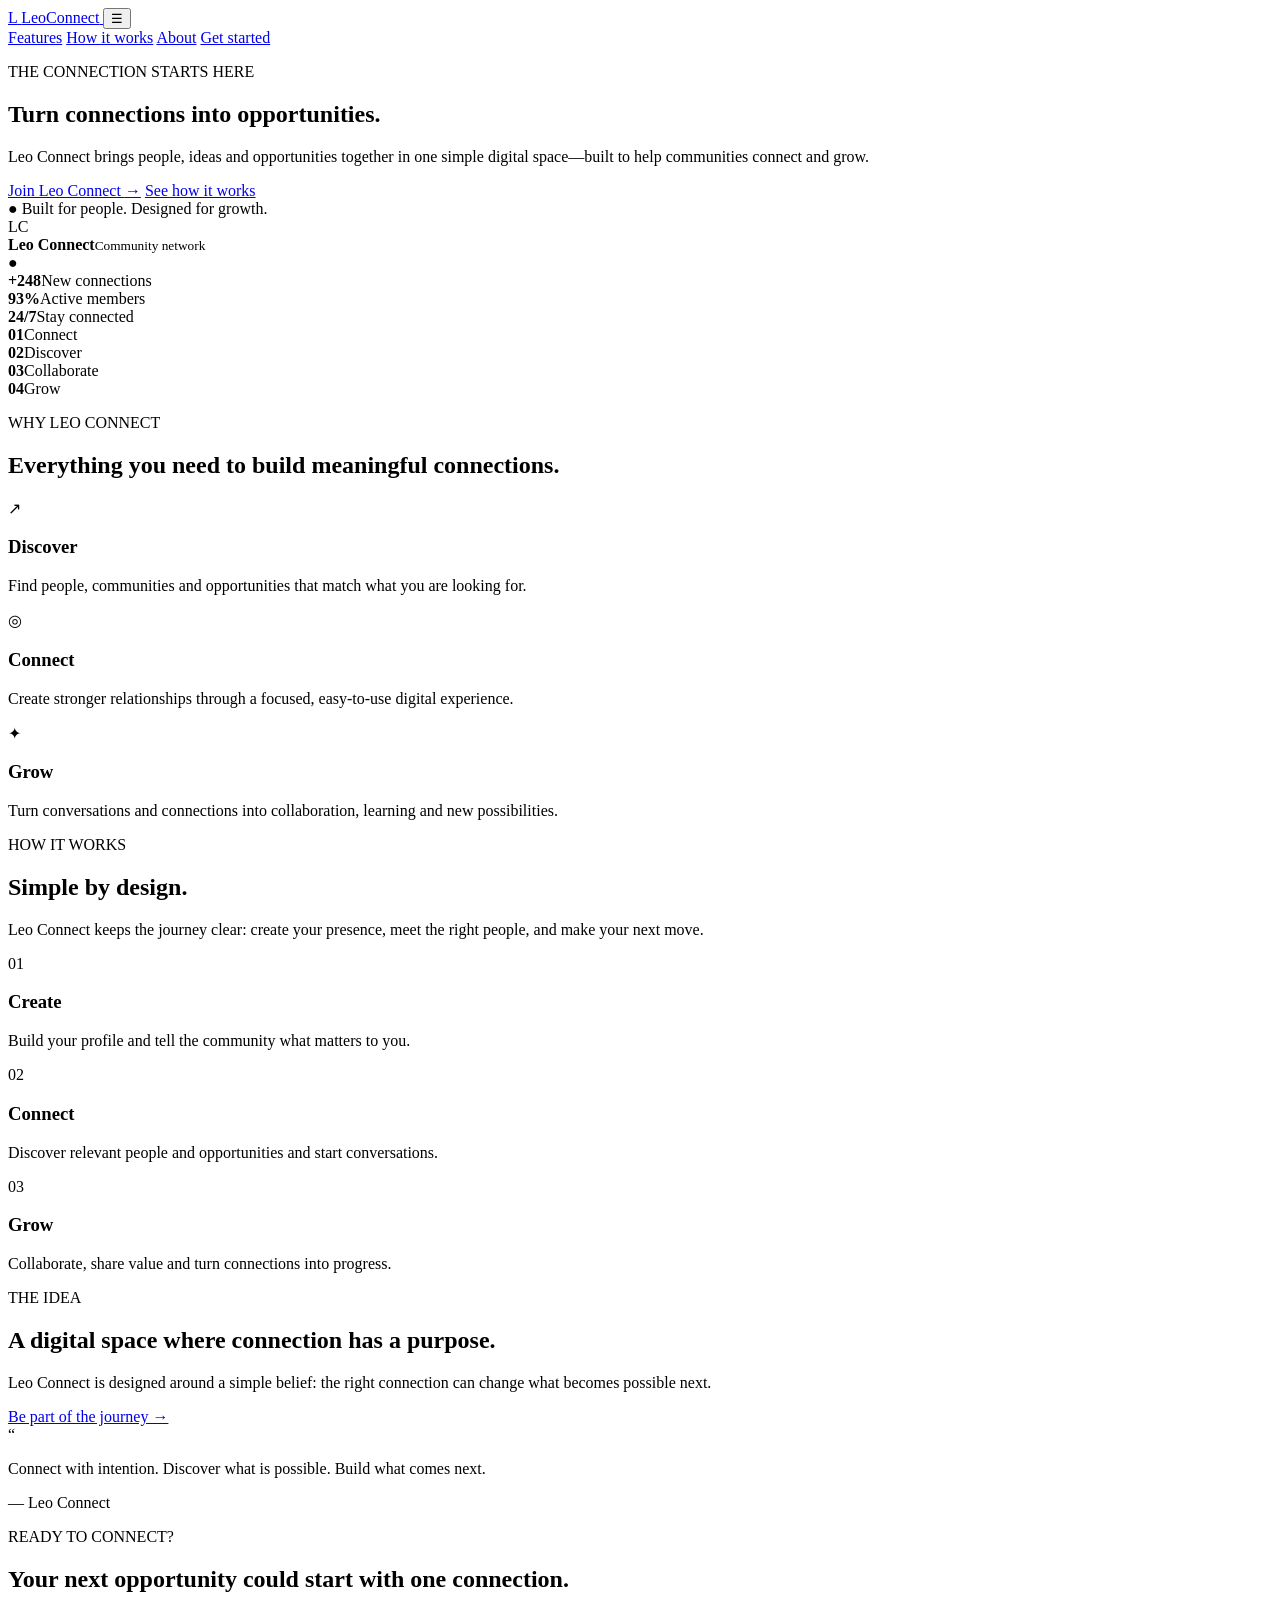
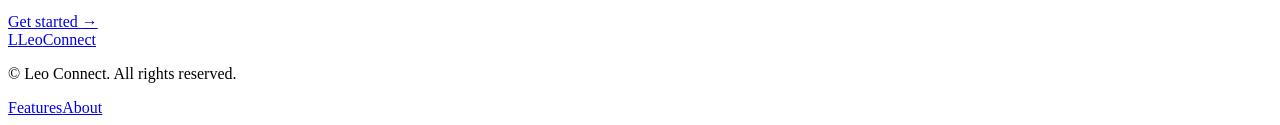
==== index.html @ 22e443cc "Create Leo Connect landing page" ====
<!doctype html>
<html lang="en">
<head>
  <meta charset="UTF-8" />
  <meta name="viewport" content="width=device-width, initial-scale=1.0" />
  <meta name="description" content="Leo Connect — a modern platform for connecting people, opportunities and communities." />
  <title>Leo Connect | Connect. Discover. Grow.</title>
  <link rel="preconnect" href="https://fonts.googleapis.com" />
  <link rel="preconnect" href="https://fonts.gstatic.com" crossorigin />
  <link href="https://fonts.googleapis.com/css2?family=DM+Sans:wght@400;500;600;700&family=Manrope:wght@700;800&display=swap" rel="stylesheet" />
  <link rel="stylesheet" href="styles.css" />
</head>
<body>
  <header class="site-header">
    <nav class="nav container" aria-label="Main navigation">
      <a class="brand" href="#top" aria-label="Leo Connect home">
        <span class="brand-mark">L</span>
        <span>Leo<span>Connect</span></span>
      </a>
      <button class="menu-toggle" aria-label="Open menu" aria-expanded="false">☰</button>
      <div class="nav-links">
        <a href="#features">Features</a>
        <a href="#how-it-works">How it works</a>
        <a href="#about">About</a>
        <a class="nav-cta" href="#join">Get started</a>
      </div>
    </nav>
  </header>

  <main id="top">
    <section class="hero container">
      <div class="hero-copy">
        <p class="eyebrow">THE CONNECTION STARTS HERE</p>
        <h1>Turn connections into <span>opportunities.</span></h1>
        <p class="hero-text">Leo Connect brings people, ideas and opportunities together in one simple digital space—built to help communities connect and grow.</p>
        <div class="hero-actions">
          <a class="button primary" href="#join">Join Leo Connect <span>→</span></a>
          <a class="button secondary" href="#how-it-works">See how it works</a>
        </div>
        <div class="trust-row"><span>●</span> Built for people. Designed for growth.</div>
      </div>
      <div class="hero-visual" aria-label="Leo Connect network illustration">
        <div class="orb orb-one"></div><div class="orb orb-two"></div><div class="orb orb-three"></div>
        <div class="connection-line line-one"></div><div class="connection-line line-two"></div><div class="connection-line line-three"></div>
        <div class="profile-card main-card"><div class="avatar">LC</div><div><strong>Leo Connect</strong><small>Community network</small></div><span class="status">●</span></div>
        <div class="mini-card card-one"><b>+248</b><span>New connections</span></div>
        <div class="mini-card card-two"><b>93%</b><span>Active members</span></div>
        <div class="mini-card card-three"><b>24/7</b><span>Stay connected</span></div>
      </div>
    </section>

    <section class="stats container" aria-label="Platform highlights">
      <div><strong>01</strong><span>Connect</span></div>
      <div><strong>02</strong><span>Discover</span></div>
      <div><strong>03</strong><span>Collaborate</span></div>
      <div><strong>04</strong><span>Grow</span></div>
    </section>

    <section class="section container" id="features">
      <div class="section-heading"><p class="eyebrow">WHY LEO CONNECT</p><h2>Everything you need to build meaningful connections.</h2></div>
      <div class="feature-grid">
        <article class="feature-card"><div class="icon">↗</div><h3>Discover</h3><p>Find people, communities and opportunities that match what you are looking for.</p></article>
        <article class="feature-card featured"><div class="icon">◎</div><h3>Connect</h3><p>Create stronger relationships through a focused, easy-to-use digital experience.</p></article>
        <article class="feature-card"><div class="icon">✦</div><h3>Grow</h3><p>Turn conversations and connections into collaboration, learning and new possibilities.</p></article>
      </div>
    </section>

    <section class="process section" id="how-it-works">
      <div class="container process-inner">
        <div class="section-heading"><p class="eyebrow">HOW IT WORKS</p><h2>Simple by design.</h2><p>Leo Connect keeps the journey clear: create your presence, meet the right people, and make your next move.</p></div>
        <div class="steps">
          <div class="step"><span>01</span><div><h3>Create</h3><p>Build your profile and tell the community what matters to you.</p></div></div>
          <div class="step"><span>02</span><div><h3>Connect</h3><p>Discover relevant people and opportunities and start conversations.</p></div></div>
          <div class="step"><span>03</span><div><h3>Grow</h3><p>Collaborate, share value and turn connections into progress.</p></div></div>
        </div>
      </div>
    </section>

    <section class="about section container" id="about">
      <div class="about-panel"><p class="eyebrow">THE IDEA</p><h2>A digital space where connection has a purpose.</h2><p>Leo Connect is designed around a simple belief: the right connection can change what becomes possible next.</p><a href="#join" class="text-link">Be part of the journey →</a></div>
      <div class="quote-card"><div class="quote-mark">“</div><p>Connect with intention. Discover what is possible. Build what comes next.</p><span>— Leo Connect</span></div>
    </section>

    <section class="join section container" id="join">
      <div class="join-box"><div><p class="eyebrow">READY TO CONNECT?</p><h2>Your next opportunity could start with one connection.</h2></div><a class="button light" href="mailto:hello@leoconnect.example">Get started <span>→</span></a></div>
    </section>
  </main>

  <footer class="footer"><div class="container footer-inner"><a class="brand" href="#top"><span class="brand-mark">L</span><span>Leo<span>Connect</span></span></a><p>© <span id="year"></span> Leo Connect. All rights reserved.</p><div><a href="#features">Features</a><a href="#about">About</a></div></div></footer>
  <script src="script.js"></script>
</body>
</html>
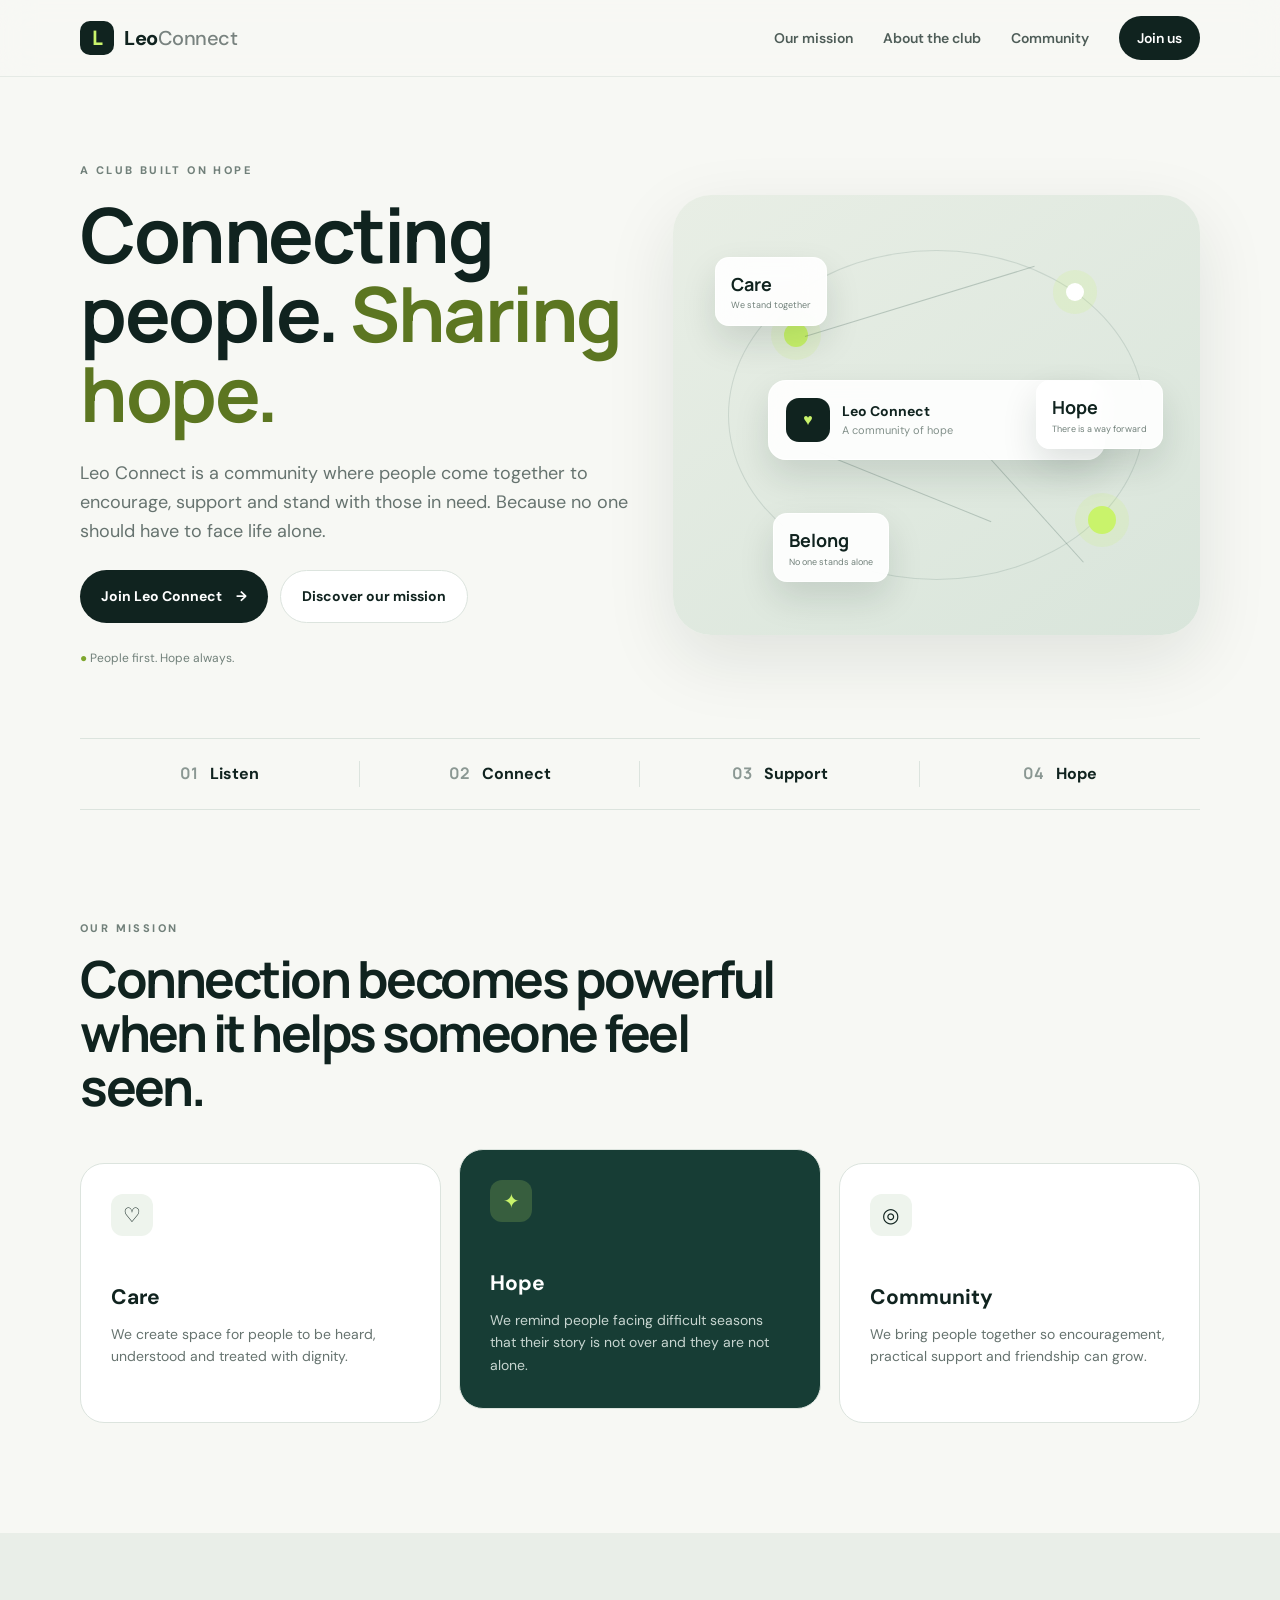
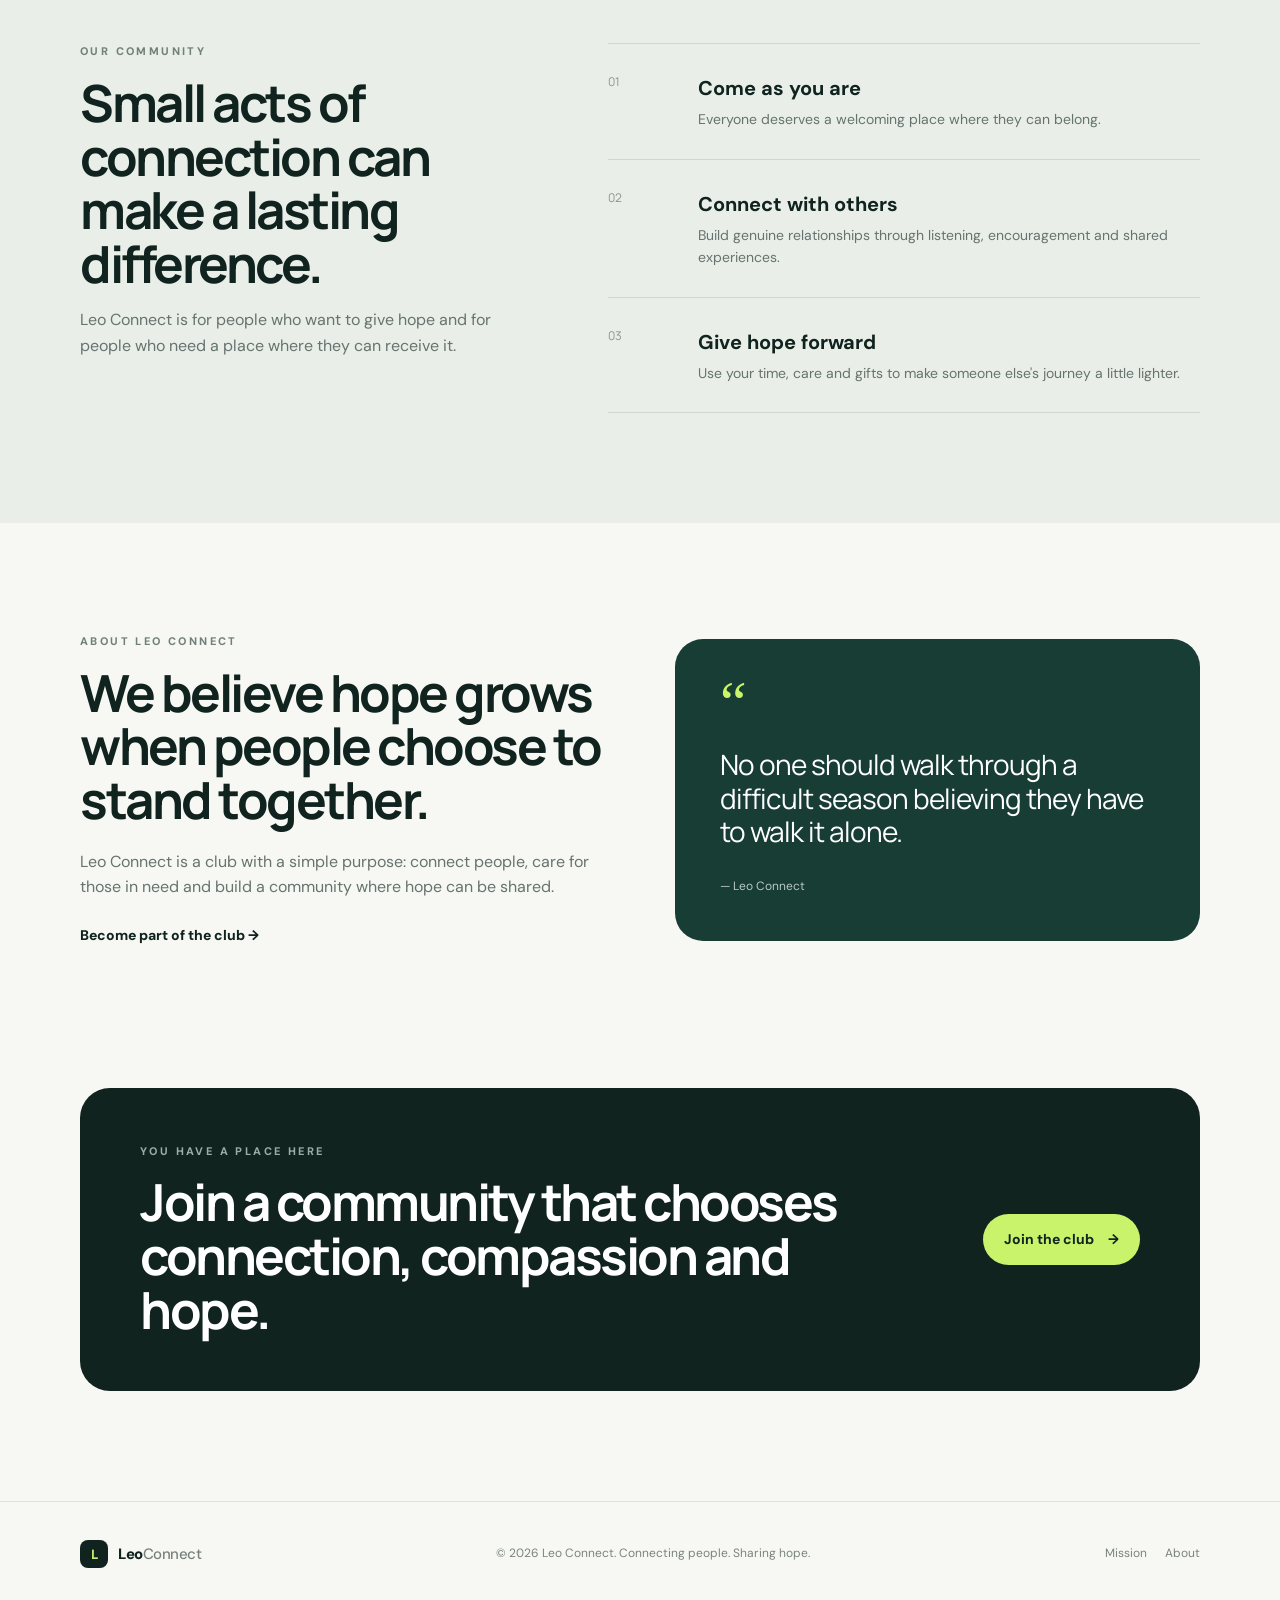
==== commit efb40fc6: "Redesign Leo Connect around its hope-centered club mission" ====
--- a/index.html
+++ b/index.html
@@ -1,92 +1,13 @@
 <!doctype html>
 <html lang="en">
-<head>
-  <meta charset="UTF-8" />
-  <meta name="viewport" content="width=device-width, initial-scale=1.0" />
-  <meta name="description" content="Leo Connect — a modern platform for connecting people, opportunities and communities." />
-  <title>Leo Connect | Connect. Discover. Grow.</title>
-  <link rel="preconnect" href="https://fonts.googleapis.com" />
-  <link rel="preconnect" href="https://fonts.gstatic.com" crossorigin />
-  <link href="https://fonts.googleapis.com/css2?family=DM+Sans:wght@400;500;600;700&family=Manrope:wght@700;800&display=swap" rel="stylesheet" />
-  <link rel="stylesheet" href="styles.css" />
-</head>
+<head><meta charset="UTF-8"><meta name="viewport" content="width=device-width,initial-scale=1.0"><meta name="description" content="Leo Connect — a club built to connect people and offer hope to those in need."><title>Leo Connect | Connecting People. Sharing Hope.</title><link rel="preconnect" href="https://fonts.googleapis.com"><link rel="preconnect" href="https://fonts.gstatic.com" crossorigin><link href="https://fonts.googleapis.com/css2?family=DM+Sans:wght@400;500;600;700&family=Manrope:wght@700;800&display=swap" rel="stylesheet"><link rel="stylesheet" href="styles.css"></head>
 <body>
-  <header class="site-header">
-    <nav class="nav container" aria-label="Main navigation">
-      <a class="brand" href="#top" aria-label="Leo Connect home">
-        <span class="brand-mark">L</span>
-        <span>Leo<span>Connect</span></span>
-      </a>
-      <button class="menu-toggle" aria-label="Open menu" aria-expanded="false">☰</button>
-      <div class="nav-links">
-        <a href="#features">Features</a>
-        <a href="#how-it-works">How it works</a>
-        <a href="#about">About</a>
-        <a class="nav-cta" href="#join">Get started</a>
-      </div>
-    </nav>
-  </header>
-
-  <main id="top">
-    <section class="hero container">
-      <div class="hero-copy">
-        <p class="eyebrow">THE CONNECTION STARTS HERE</p>
-        <h1>Turn connections into <span>opportunities.</span></h1>
-        <p class="hero-text">Leo Connect brings people, ideas and opportunities together in one simple digital space—built to help communities connect and grow.</p>
-        <div class="hero-actions">
-          <a class="button primary" href="#join">Join Leo Connect <span>→</span></a>
-          <a class="button secondary" href="#how-it-works">See how it works</a>
-        </div>
-        <div class="trust-row"><span>●</span> Built for people. Designed for growth.</div>
-      </div>
-      <div class="hero-visual" aria-label="Leo Connect network illustration">
-        <div class="orb orb-one"></div><div class="orb orb-two"></div><div class="orb orb-three"></div>
-        <div class="connection-line line-one"></div><div class="connection-line line-two"></div><div class="connection-line line-three"></div>
-        <div class="profile-card main-card"><div class="avatar">LC</div><div><strong>Leo Connect</strong><small>Community network</small></div><span class="status">●</span></div>
-        <div class="mini-card card-one"><b>+248</b><span>New connections</span></div>
-        <div class="mini-card card-two"><b>93%</b><span>Active members</span></div>
-        <div class="mini-card card-three"><b>24/7</b><span>Stay connected</span></div>
-      </div>
-    </section>
-
-    <section class="stats container" aria-label="Platform highlights">
-      <div><strong>01</strong><span>Connect</span></div>
-      <div><strong>02</strong><span>Discover</span></div>
-      <div><strong>03</strong><span>Collaborate</span></div>
-      <div><strong>04</strong><span>Grow</span></div>
-    </section>
-
-    <section class="section container" id="features">
-      <div class="section-heading"><p class="eyebrow">WHY LEO CONNECT</p><h2>Everything you need to build meaningful connections.</h2></div>
-      <div class="feature-grid">
-        <article class="feature-card"><div class="icon">↗</div><h3>Discover</h3><p>Find people, communities and opportunities that match what you are looking for.</p></article>
-        <article class="feature-card featured"><div class="icon">◎</div><h3>Connect</h3><p>Create stronger relationships through a focused, easy-to-use digital experience.</p></article>
-        <article class="feature-card"><div class="icon">✦</div><h3>Grow</h3><p>Turn conversations and connections into collaboration, learning and new possibilities.</p></article>
-      </div>
-    </section>
-
-    <section class="process section" id="how-it-works">
-      <div class="container process-inner">
-        <div class="section-heading"><p class="eyebrow">HOW IT WORKS</p><h2>Simple by design.</h2><p>Leo Connect keeps the journey clear: create your presence, meet the right people, and make your next move.</p></div>
-        <div class="steps">
-          <div class="step"><span>01</span><div><h3>Create</h3><p>Build your profile and tell the community what matters to you.</p></div></div>
-          <div class="step"><span>02</span><div><h3>Connect</h3><p>Discover relevant people and opportunities and start conversations.</p></div></div>
-          <div class="step"><span>03</span><div><h3>Grow</h3><p>Collaborate, share value and turn connections into progress.</p></div></div>
-        </div>
-      </div>
-    </section>
-
-    <section class="about section container" id="about">
-      <div class="about-panel"><p class="eyebrow">THE IDEA</p><h2>A digital space where connection has a purpose.</h2><p>Leo Connect is designed around a simple belief: the right connection can change what becomes possible next.</p><a href="#join" class="text-link">Be part of the journey →</a></div>
-      <div class="quote-card"><div class="quote-mark">“</div><p>Connect with intention. Discover what is possible. Build what comes next.</p><span>— Leo Connect</span></div>
-    </section>
-
-    <section class="join section container" id="join">
-      <div class="join-box"><div><p class="eyebrow">READY TO CONNECT?</p><h2>Your next opportunity could start with one connection.</h2></div><a class="button light" href="mailto:hello@leoconnect.example">Get started <span>→</span></a></div>
-    </section>
-  </main>
-
-  <footer class="footer"><div class="container footer-inner"><a class="brand" href="#top"><span class="brand-mark">L</span><span>Leo<span>Connect</span></span></a><p>© <span id="year"></span> Leo Connect. All rights reserved.</p><div><a href="#features">Features</a><a href="#about">About</a></div></div></footer>
-  <script src="script.js"></script>
-</body>
-</html>+<header class="site-header"><nav class="nav container" aria-label="Main navigation"><a class="brand" href="#top"><span class="brand-mark">L</span><span>Leo<span>Connect</span></span></a><button class="menu-toggle" aria-label="Open menu" aria-expanded="false">☰</button><div class="nav-links"><a href="#mission">Our mission</a><a href="#about">About the club</a><a href="#community">Community</a><a class="nav-cta" href="#join">Join us</a></div></nav></header>
+<main id="top">
+<section class="hero container"><div class="hero-copy"><p class="eyebrow">A CLUB BUILT ON HOPE</p><h1>Connecting people. <span>Sharing hope.</span></h1><p class="hero-text">Leo Connect is a community where people come together to encourage, support and stand with those in need. Because no one should have to face life alone.</p><div class="hero-actions"><a class="button primary" href="#join">Join Leo Connect <span>→</span></a><a class="button secondary" href="#mission">Discover our mission</a></div><div class="trust-row"><span>●</span> People first. Hope always.</div></div><div class="hero-visual" aria-label="People connected around a central symbol of hope"><div class="orb orb-one"></div><div class="orb orb-two"></div><div class="orb orb-three"></div><div class="connection-line line-one"></div><div class="connection-line line-two"></div><div class="connection-line line-three"></div><div class="profile-card main-card"><div class="avatar">♥</div><div><strong>Leo Connect</strong><small>A community of hope</small></div><span class="status">●</span></div><div class="mini-card card-one"><b>Care</b><span>We stand together</span></div><div class="mini-card card-two"><b>Hope</b><span>There is a way forward</span></div><div class="mini-card card-three"><b>Belong</b><span>No one stands alone</span></div></div></section>
+<section class="stats container" aria-label="Leo Connect values"><div><strong>01</strong><span>Listen</span></div><div><strong>02</strong><span>Connect</span></div><div><strong>03</strong><span>Support</span></div><div><strong>04</strong><span>Hope</span></div></section>
+<section class="section container" id="mission"><div class="section-heading"><p class="eyebrow">OUR MISSION</p><h2>Connection becomes powerful when it helps someone feel seen.</h2></div><div class="feature-grid"><article class="feature-card"><div class="icon">♡</div><h3>Care</h3><p>We create space for people to be heard, understood and treated with dignity.</p></article><article class="feature-card featured"><div class="icon">✦</div><h3>Hope</h3><p>We remind people facing difficult seasons that their story is not over and they are not alone.</p></article><article class="feature-card"><div class="icon">◎</div><h3>Community</h3><p>We bring people together so encouragement, practical support and friendship can grow.</p></article></div></section>
+<section class="process section" id="community"><div class="container process-inner"><div class="section-heading"><p class="eyebrow">OUR COMMUNITY</p><h2>Small acts of connection can make a lasting difference.</h2><p>Leo Connect is for people who want to give hope and for people who need a place where they can receive it.</p></div><div class="steps"><div class="step"><span>01</span><div><h3>Come as you are</h3><p>Everyone deserves a welcoming place where they can belong.</p></div></div><div class="step"><span>02</span><div><h3>Connect with others</h3><p>Build genuine relationships through listening, encouragement and shared experiences.</p></div></div><div class="step"><span>03</span><div><h3>Give hope forward</h3><p>Use your time, care and gifts to make someone else's journey a little lighter.</p></div></div></div></div></section>
+<section class="about section container" id="about"><div class="about-panel"><p class="eyebrow">ABOUT LEO CONNECT</p><h2>We believe hope grows when people choose to stand together.</h2><p>Leo Connect is a club with a simple purpose: connect people, care for those in need and build a community where hope can be shared.</p><a href="#join" class="text-link">Become part of the club →</a></div><div class="quote-card"><div class="quote-mark">“</div><p>No one should walk through a difficult season believing they have to walk it alone.</p><span>— Leo Connect</span></div></section>
+<section class="join section container" id="join"><div class="join-box"><div><p class="eyebrow">YOU HAVE A PLACE HERE</p><h2>Join a community that chooses connection, compassion and hope.</h2></div><a class="button light" href="mailto:hello@leoconnect.example">Join the club <span>→</span></a></div></section>
+</main><footer class="footer"><div class="container footer-inner"><a class="brand" href="#top"><span class="brand-mark">L</span><span>Leo<span>Connect</span></span></a><p>© <span id="year"></span> Leo Connect. Connecting people. Sharing hope.</p><div><a href="#mission">Mission</a><a href="#about">About</a></div></div></footer><script src="script.js"></script></body></html>
--- a/styles.css
+++ b/styles.css
@@ -0,0 +1 @@
+:root{--ink:#10231f;--muted:#66736f;--paper:#f7f8f4;--white:#fff;--lime:#c9f36b;--deep:#173d35;--line:#dce4de;--shadow:0 24px 70px rgba(16,35,31,.10)}*{box-sizing:border-box}html{scroll-behavior:smooth}body{margin:0;background:var(--paper);color:var(--ink);font-family:'DM Sans',sans-serif;line-height:1.6}a{text-decoration:none;color:inherit}.container{width:min(1120px,calc(100% - 40px));margin:auto}.site-header{position:sticky;top:0;z-index:20;background:rgba(247,248,244,.88);backdrop-filter:blur(16px);border-bottom:1px solid rgba(220,228,222,.65)}.nav{height:76px;display:flex;align-items:center;justify-content:space-between}.brand{display:flex;align-items:center;gap:10px;font-weight:800;font-size:20px;letter-spacing:-.5px}.brand>span:last-child>span{font-weight:500;opacity:.55}.brand-mark{display:grid;place-items:center;width:34px;height:34px;border-radius:10px;background:var(--ink);color:var(--lime);font-family:Manrope;font-weight:800}.nav-links{display:flex;align-items:center;gap:30px;font-size:14px;font-weight:600;color:#4e5d58}.nav-links a:hover{color:var(--ink)}.nav-cta{padding:11px 18px;border-radius:999px;background:var(--ink);color:white!important}.menu-toggle{display:none;border:0;background:none;font-size:25px}.hero{min-height:650px;display:grid;grid-template-columns:1.02fr .98fr;gap:45px;align-items:center;padding:85px 0 70px}.eyebrow{margin:0 0 15px;font-size:11px;letter-spacing:2.4px;font-weight:800;color:#71807a}.hero h1,.section-heading h2,.about h2,.join h2,.platform-page h1{font-family:Manrope,sans-serif;letter-spacing:-2.5px;line-height:1.05;margin:0}.hero h1{font-size:clamp(48px,6vw,76px);max-width:700px}.hero h1 span{color:#5c7621}.hero-text{font-size:18px;color:var(--muted);max-width:600px;margin:25px 0}.hero-actions{display:flex;gap:12px;flex-wrap:wrap}.button{display:inline-flex;align-items:center;gap:14px;padding:14px 21px;border-radius:999px;font-weight:700;font-size:14px;border:0;cursor:pointer}.button.primary{background:var(--ink);color:white}.button.secondary{border:1px solid var(--line);background:white}.button.light{background:var(--lime);color:var(--ink)}.trust-row{margin-top:26px;font-size:12px;color:#71807a}.trust-row span{color:#7fa72e}.hero-visual{position:relative;min-height:440px;border-radius:38px;background:linear-gradient(145deg,#e8eee5,#d9e5db);overflow:hidden;box-shadow:var(--shadow)}.hero-visual:before{content:'';position:absolute;inset:55px;border:1px solid rgba(23,61,53,.12);border-radius:50%}.orb{position:absolute;border-radius:50%;background:var(--lime);box-shadow:0 0 0 13px rgba(201,243,107,.16)}.orb-one{width:24px;height:24px;left:21%;top:29%}.orb-two{width:18px;height:18px;right:22%;top:20%;background:#fff}.orb-three{width:28px;height:28px;right:16%;bottom:23%}.connection-line{position:absolute;height:1px;background:rgba(23,61,53,.22);transform-origin:left}.line-one{width:240px;left:25%;top:32%;transform:rotate(-17deg)}.line-two{width:190px;left:27%;top:58%;transform:rotate(22deg)}.line-three{width:180px;left:55%;top:53%;transform:rotate(48deg)}.profile-card,.mini-card{position:absolute;background:rgba(255,255,255,.9);backdrop-filter:blur(14px);box-shadow:0 16px 35px rgba(16,35,31,.13);border:1px solid rgba(255,255,255,.8)}.main-card{left:18%;top:42%;width:64%;padding:17px;border-radius:18px;display:flex;align-items:center;gap:12px}.avatar{width:44px;height:44px;display:grid;place-items:center;border-radius:13px;background:var(--ink);color:var(--lime);font-weight:800}.main-card strong{display:block;font-size:14px}.main-card small{display:block;color:#82908a;font-size:11px}.status{margin-left:auto;color:#7da92b;font-size:12px}.mini-card{padding:12px 15px;border-radius:14px}.mini-card b{display:block;font-family:Manrope;font-size:18px}.mini-card span{display:block;font-size:9px;color:#71807a}.card-one{left:8%;top:14%}.card-two{right:7%;top:42%}.card-three{left:19%;bottom:12%}.stats{display:grid;grid-template-columns:repeat(4,1fr);border-top:1px solid var(--line);border-bottom:1px solid var(--line);padding:22px 0}.stats div{display:flex;align-items:center;justify-content:center;gap:12px;border-right:1px solid var(--line)}.stats div:last-child{border:0}.stats strong{font-family:Manrope;color:#8b9893}.stats span{font-weight:700}.section{padding:110px 0}.section-heading{max-width:700px}.section-heading h2,.about h2,.join h2{font-size:clamp(34px,4vw,54px)}.feature-grid{display:grid;grid-template-columns:repeat(3,1fr);gap:18px;margin-top:50px}.feature-card{background:white;border:1px solid var(--line);border-radius:24px;padding:30px;min-height:260px}.feature-card.featured{background:var(--deep);color:white;transform:translateY(-14px)}.feature-card.featured p{color:#c7d5d0}.icon{width:42px;height:42px;border-radius:12px;background:#eef4ed;display:grid;place-items:center;font-size:20px;margin-bottom:45px}.featured .icon{background:rgba(201,243,107,.18);color:var(--lime)}.feature-card h3{font-size:21px;margin:0 0 8px}.feature-card p{margin:0;color:var(--muted);font-size:14px}.process{background:#e9eee8}.process-inner{display:grid;grid-template-columns:.85fr 1.15fr;gap:90px}.section-heading>p:last-child{color:var(--muted)}.steps{border-top:1px solid #cfd9d1}.step{display:grid;grid-template-columns:70px 1fr;gap:20px;padding:28px 0;border-bottom:1px solid #cfd9d1}.step>span{font-family:Manrope;font-size:12px;color:#899690}.step h3{margin:0 0 4px;font-size:20px}.step p{margin:0;color:var(--muted);font-size:14px}.about{display:grid;grid-template-columns:1fr 1fr;gap:70px;align-items:center}.about-panel>p:not(.eyebrow){color:var(--muted);max-width:540px;margin:22px 0}.text-link{font-weight:800;font-size:14px}.quote-card{background:var(--deep);color:white;border-radius:28px;padding:45px;min-height:300px;display:flex;flex-direction:column;justify-content:center}.quote-mark{font-family:Georgia;font-size:60px;color:var(--lime);line-height:.6}.quote-card p{font-family:Manrope;font-size:28px;line-height:1.2;letter-spacing:-1px}.quote-card span{font-size:12px;color:#b9c8c2}.join{padding-top:30px}.join-box{background:var(--ink);color:white;border-radius:30px;padding:55px 60px;display:flex;align-items:center;justify-content:space-between;gap:30px}.join-box .eyebrow{color:#9daaa5}.join-box h2{max-width:700px}.footer{padding:30px 0;border-top:1px solid var(--line)}.footer-inner{display:flex;align-items:center;justify-content:space-between;gap:20px}.footer p,.footer a{font-size:12px;color:#78847f}.footer-inner>div{display:flex;gap:18px}.footer .brand{color:var(--ink);font-size:15px}.footer .brand-mark{width:28px;height:28px;border-radius:8px;font-size:13px}.platform-page{padding:70px 0 100px}.page-heading{display:flex;align-items:end;justify-content:space-between;gap:30px;margin-bottom:45px}.platform-page h1{font-size:clamp(40px,5vw,62px)}.page-heading p:not(.eyebrow){color:var(--muted);max-width:560px;margin:15px 0 0}.search-box{width:min(360px,100%);padding:15px 18px;border:1px solid var(--line);border-radius:999px;background:white;font:inherit;outline:none}.search-box:focus{border-color:#aebcb4;box-shadow:0 0 0 4px rgba(201,243,107,.25)}.member-grid{display:grid;grid-template-columns:repeat(4,1fr);gap:18px}.member-card{background:white;border:1px solid var(--line);border-radius:24px;padding:24px;box-shadow:0 12px 35px rgba(16,35,31,.05)}.member-card .avatar{width:58px;height:58px;border-radius:17px;margin-bottom:20px}.member-card h3{margin:0;font:800 20px Manrope}.member-card p{margin:4px 0 12px;color:var(--muted)}.member-card>span{display:block;min-height:44px;font-size:12px;color:#7a8782}.member-card .button{margin-top:20px;width:100%;justify-content:center}.button:disabled{opacity:.7;cursor:default}@media(max-width:900px){.member-grid{grid-template-columns:repeat(2,1fr)}}@media(max-width:800px){.nav-links{display:flex}.hero{grid-template-columns:1fr;padding-top:60px}.hero-visual{min-height:390px}.feature-grid,.about,.process-inner{grid-template-columns:1fr}.feature-card.featured{transform:none}.process-inner{gap:45px}.stats{grid-template-columns:1fr 1fr}.stats div:nth-child(2){border-right:0}.stats div{padding:10px 0}.join-box{flex-direction:column;align-items:flex-start;padding:38px}.footer-inner{flex-wrap:wrap}.page-heading{align-items:stretch;flex-direction:column}}@media(max-width:480px){.container{width:min(100% - 28px,1120px)}.hero h1{font-size:46px}.hero-visual{min-height:330px;border-radius:25px}.main-card{left:10%;width:80%}.mini-card{transform:scale(.9)}.section{padding:75px 0}.quote-card{padding:30px}.quote-card p{font-size:23px}.footer-inner{align-items:flex-start;flex-direction:column}.hero-actions .button{width:100%;justify-content:center}.member-grid{grid-template-columns:1fr}.platform-page{padding-top:45px}.search-box{width:100%}}
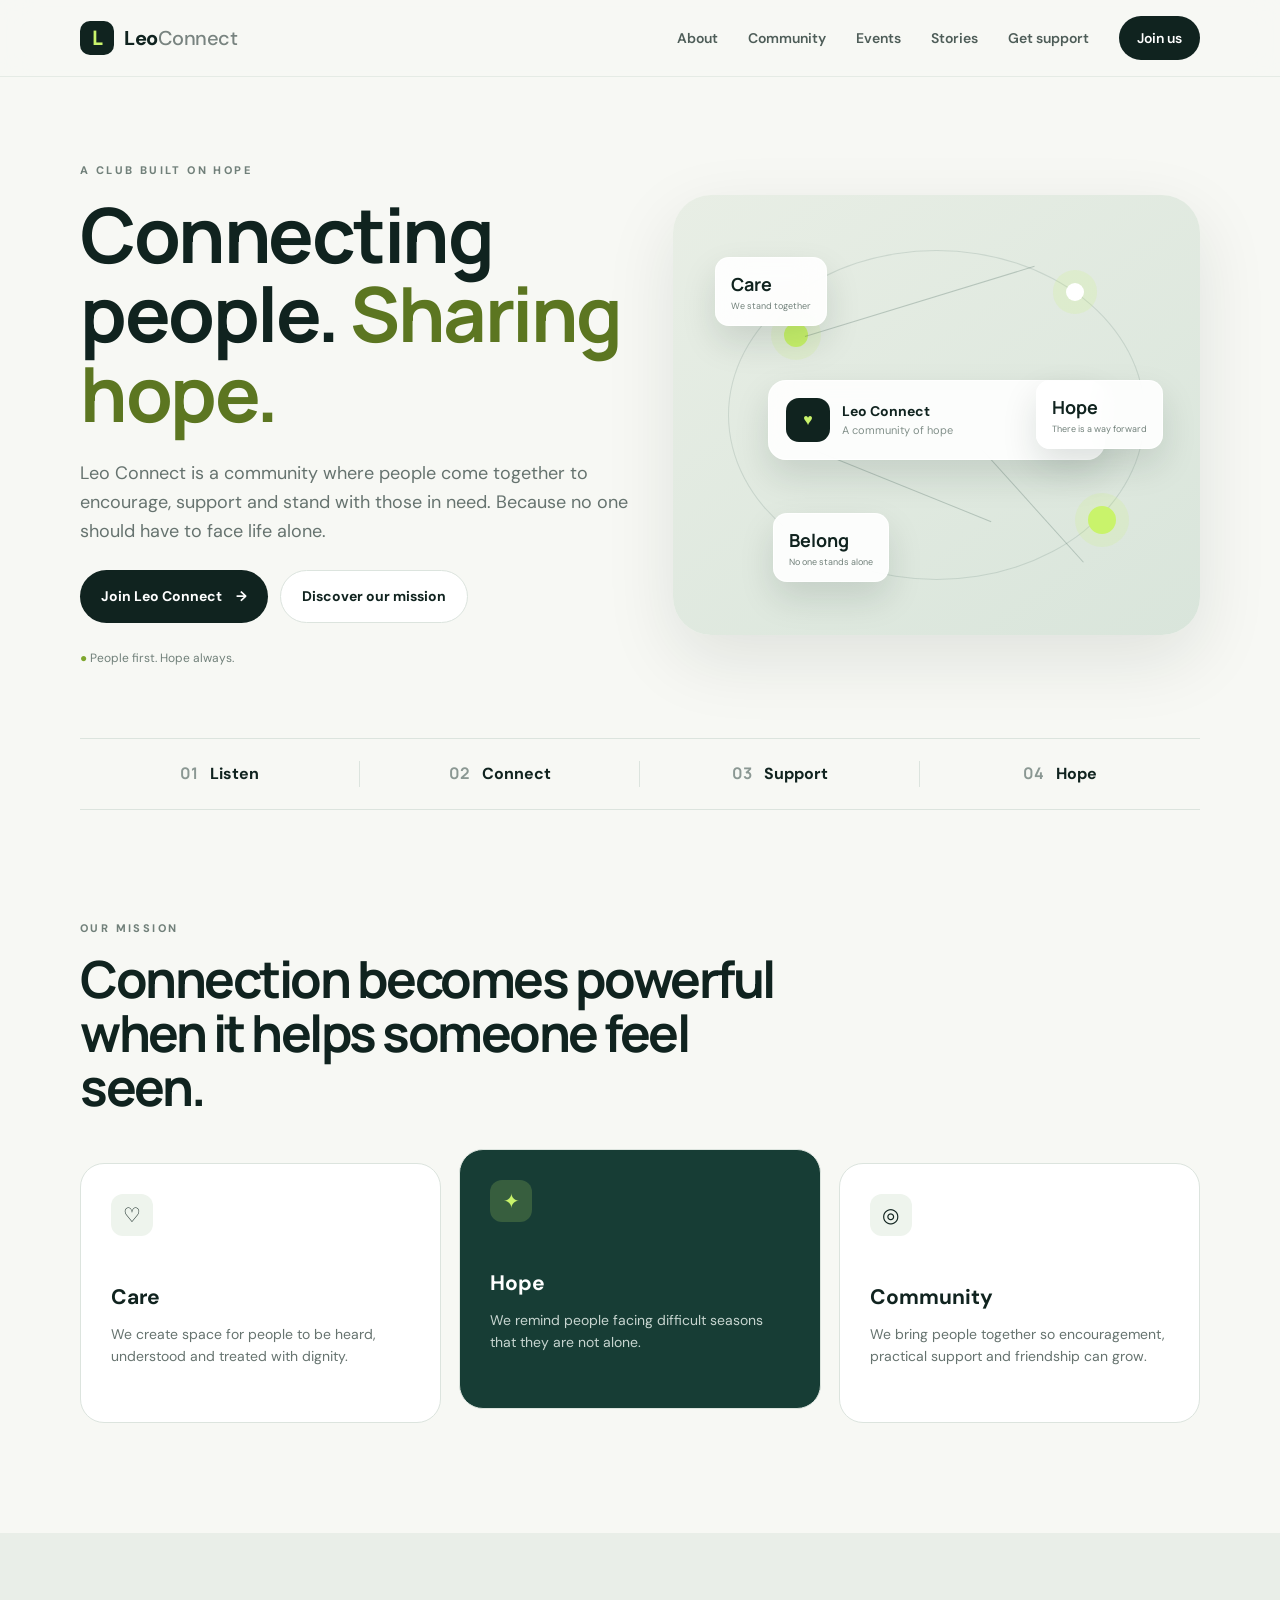
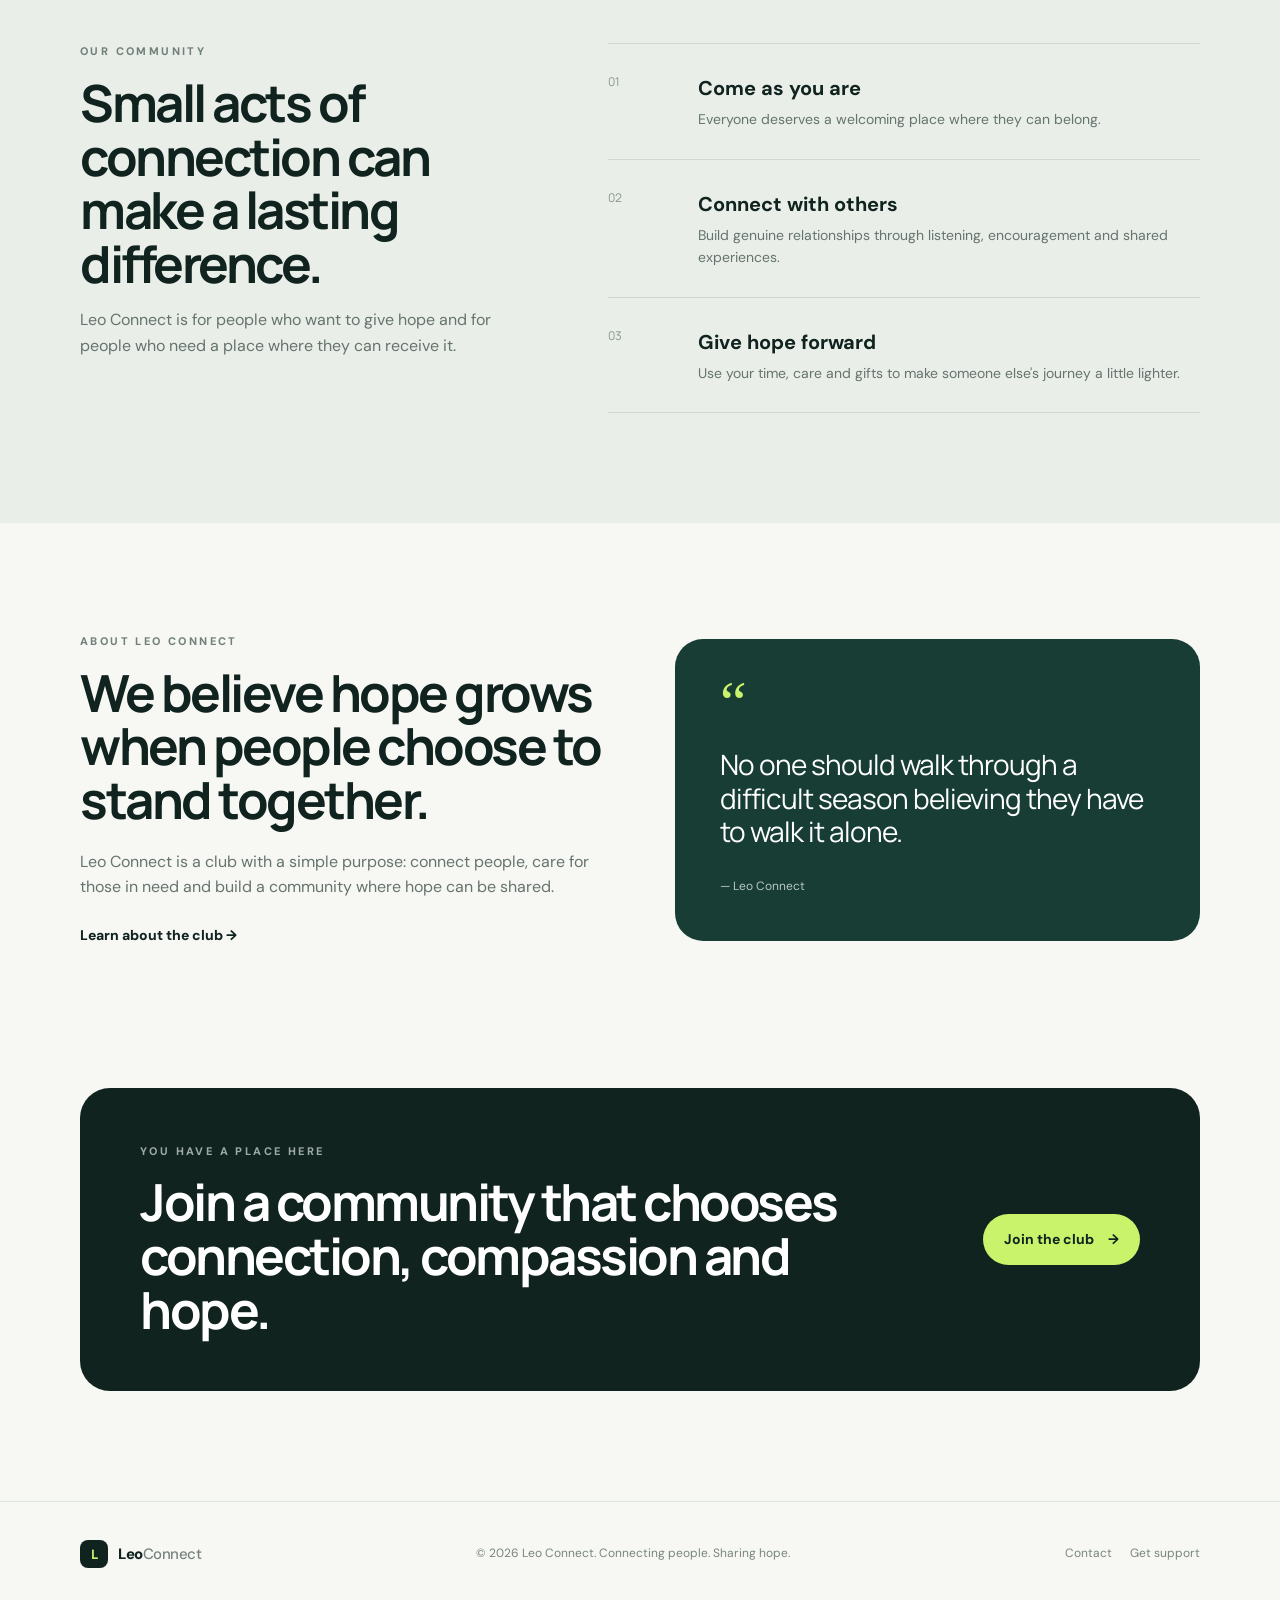
==== commit be6606d6: "Complete Leo Connect homepage navigation and cross-page links" ====
--- a/index.html
+++ b/index.html
@@ -1,13 +1 @@
-<!doctype html>
-<html lang="en">
-<head><meta charset="UTF-8"><meta name="viewport" content="width=device-width,initial-scale=1.0"><meta name="description" content="Leo Connect — a club built to connect people and offer hope to those in need."><title>Leo Connect | Connecting People. Sharing Hope.</title><link rel="preconnect" href="https://fonts.googleapis.com"><link rel="preconnect" href="https://fonts.gstatic.com" crossorigin><link href="https://fonts.googleapis.com/css2?family=DM+Sans:wght@400;500;600;700&family=Manrope:wght@700;800&display=swap" rel="stylesheet"><link rel="stylesheet" href="styles.css"></head>
-<body>
-<header class="site-header"><nav class="nav container" aria-label="Main navigation"><a class="brand" href="#top"><span class="brand-mark">L</span><span>Leo<span>Connect</span></span></a><button class="menu-toggle" aria-label="Open menu" aria-expanded="false">☰</button><div class="nav-links"><a href="#mission">Our mission</a><a href="#about">About the club</a><a href="#community">Community</a><a class="nav-cta" href="#join">Join us</a></div></nav></header>
-<main id="top">
-<section class="hero container"><div class="hero-copy"><p class="eyebrow">A CLUB BUILT ON HOPE</p><h1>Connecting people. <span>Sharing hope.</span></h1><p class="hero-text">Leo Connect is a community where people come together to encourage, support and stand with those in need. Because no one should have to face life alone.</p><div class="hero-actions"><a class="button primary" href="#join">Join Leo Connect <span>→</span></a><a class="button secondary" href="#mission">Discover our mission</a></div><div class="trust-row"><span>●</span> People first. Hope always.</div></div><div class="hero-visual" aria-label="People connected around a central symbol of hope"><div class="orb orb-one"></div><div class="orb orb-two"></div><div class="orb orb-three"></div><div class="connection-line line-one"></div><div class="connection-line line-two"></div><div class="connection-line line-three"></div><div class="profile-card main-card"><div class="avatar">♥</div><div><strong>Leo Connect</strong><small>A community of hope</small></div><span class="status">●</span></div><div class="mini-card card-one"><b>Care</b><span>We stand together</span></div><div class="mini-card card-two"><b>Hope</b><span>There is a way forward</span></div><div class="mini-card card-three"><b>Belong</b><span>No one stands alone</span></div></div></section>
-<section class="stats container" aria-label="Leo Connect values"><div><strong>01</strong><span>Listen</span></div><div><strong>02</strong><span>Connect</span></div><div><strong>03</strong><span>Support</span></div><div><strong>04</strong><span>Hope</span></div></section>
-<section class="section container" id="mission"><div class="section-heading"><p class="eyebrow">OUR MISSION</p><h2>Connection becomes powerful when it helps someone feel seen.</h2></div><div class="feature-grid"><article class="feature-card"><div class="icon">♡</div><h3>Care</h3><p>We create space for people to be heard, understood and treated with dignity.</p></article><article class="feature-card featured"><div class="icon">✦</div><h3>Hope</h3><p>We remind people facing difficult seasons that their story is not over and they are not alone.</p></article><article class="feature-card"><div class="icon">◎</div><h3>Community</h3><p>We bring people together so encouragement, practical support and friendship can grow.</p></article></div></section>
-<section class="process section" id="community"><div class="container process-inner"><div class="section-heading"><p class="eyebrow">OUR COMMUNITY</p><h2>Small acts of connection can make a lasting difference.</h2><p>Leo Connect is for people who want to give hope and for people who need a place where they can receive it.</p></div><div class="steps"><div class="step"><span>01</span><div><h3>Come as you are</h3><p>Everyone deserves a welcoming place where they can belong.</p></div></div><div class="step"><span>02</span><div><h3>Connect with others</h3><p>Build genuine relationships through listening, encouragement and shared experiences.</p></div></div><div class="step"><span>03</span><div><h3>Give hope forward</h3><p>Use your time, care and gifts to make someone else's journey a little lighter.</p></div></div></div></div></section>
-<section class="about section container" id="about"><div class="about-panel"><p class="eyebrow">ABOUT LEO CONNECT</p><h2>We believe hope grows when people choose to stand together.</h2><p>Leo Connect is a club with a simple purpose: connect people, care for those in need and build a community where hope can be shared.</p><a href="#join" class="text-link">Become part of the club →</a></div><div class="quote-card"><div class="quote-mark">“</div><p>No one should walk through a difficult season believing they have to walk it alone.</p><span>— Leo Connect</span></div></section>
-<section class="join section container" id="join"><div class="join-box"><div><p class="eyebrow">YOU HAVE A PLACE HERE</p><h2>Join a community that chooses connection, compassion and hope.</h2></div><a class="button light" href="mailto:hello@leoconnect.example">Join the club <span>→</span></a></div></section>
-</main><footer class="footer"><div class="container footer-inner"><a class="brand" href="#top"><span class="brand-mark">L</span><span>Leo<span>Connect</span></span></a><p>© <span id="year"></span> Leo Connect. Connecting people. Sharing hope.</p><div><a href="#mission">Mission</a><a href="#about">About</a></div></div></footer><script src="script.js"></script></body></html>+<!doctype html><html lang="en"><head><meta charset="UTF-8"><meta name="viewport" content="width=device-width,initial-scale=1.0"><meta name="description" content="Leo Connect — a club built to connect people and offer hope to those in need."><title>Leo Connect | Connecting People. Sharing Hope.</title><link rel="preconnect" href="https://fonts.googleapis.com"><link rel="preconnect" href="https://fonts.gstatic.com" crossorigin><link href="https://fonts.googleapis.com/css2?family=DM+Sans:wght@400;500;600;700&family=Manrope:wght@700;800&display=swap" rel="stylesheet"><link rel="stylesheet" href="styles.css"></head><body><header class="site-header"><nav class="nav container" aria-label="Main navigation"><a class="brand" href="index.html"><span class="brand-mark">L</span><span>Leo<span>Connect</span></span></a><button class="menu-toggle" aria-label="Open menu" aria-expanded="false">☰</button><div class="nav-links"><a href="about.html">About</a><a href="activities.html">Community</a><a href="events.html">Events</a><a href="stories.html">Stories</a><a href="help.html">Get support</a><a class="nav-cta" href="join.html">Join us</a></div></nav></header><main id="top"><section class="hero container"><div class="hero-copy"><p class="eyebrow">A CLUB BUILT ON HOPE</p><h1>Connecting people. <span>Sharing hope.</span></h1><p class="hero-text">Leo Connect is a community where people come together to encourage, support and stand with those in need. Because no one should have to face life alone.</p><div class="hero-actions"><a class="button primary" href="join.html">Join Leo Connect <span>→</span></a><a class="button secondary" href="about.html">Discover our mission</a></div><div class="trust-row"><span>●</span> People first. Hope always.</div></div><div class="hero-visual" aria-label="People connected around a central symbol of hope"><div class="orb orb-one"></div><div class="orb orb-two"></div><div class="orb orb-three"></div><div class="connection-line line-one"></div><div class="connection-line line-two"></div><div class="connection-line line-three"></div><div class="profile-card main-card"><div class="avatar">♥</div><div><strong>Leo Connect</strong><small>A community of hope</small></div><span class="status">●</span></div><div class="mini-card card-one"><b>Care</b><span>We stand together</span></div><div class="mini-card card-two"><b>Hope</b><span>There is a way forward</span></div><div class="mini-card card-three"><b>Belong</b><span>No one stands alone</span></div></div></section><section class="stats container" aria-label="Leo Connect values"><div><strong>01</strong><span>Listen</span></div><div><strong>02</strong><span>Connect</span></div><div><strong>03</strong><span>Support</span></div><div><strong>04</strong><span>Hope</span></div></section><section class="section container" id="mission"><div class="section-heading"><p class="eyebrow">OUR MISSION</p><h2>Connection becomes powerful when it helps someone feel seen.</h2></div><div class="feature-grid"><article class="feature-card"><div class="icon">♡</div><h3>Care</h3><p>We create space for people to be heard, understood and treated with dignity.</p></article><article class="feature-card featured"><div class="icon">✦</div><h3>Hope</h3><p>We remind people facing difficult seasons that they are not alone.</p></article><article class="feature-card"><div class="icon">◎</div><h3>Community</h3><p>We bring people together so encouragement, practical support and friendship can grow.</p></article></div></section><section class="process section" id="community"><div class="container process-inner"><div class="section-heading"><p class="eyebrow">OUR COMMUNITY</p><h2>Small acts of connection can make a lasting difference.</h2><p>Leo Connect is for people who want to give hope and for people who need a place where they can receive it.</p></div><div class="steps"><div class="step"><span>01</span><div><h3>Come as you are</h3><p>Everyone deserves a welcoming place where they can belong.</p></div></div><div class="step"><span>02</span><div><h3>Connect with others</h3><p>Build genuine relationships through listening, encouragement and shared experiences.</p></div></div><div class="step"><span>03</span><div><h3>Give hope forward</h3><p>Use your time, care and gifts to make someone else's journey a little lighter.</p></div></div></div></div></section><section class="about section container" id="about"><div class="about-panel"><p class="eyebrow">ABOUT LEO CONNECT</p><h2>We believe hope grows when people choose to stand together.</h2><p>Leo Connect is a club with a simple purpose: connect people, care for those in need and build a community where hope can be shared.</p><a href="about.html" class="text-link">Learn about the club →</a></div><div class="quote-card"><div class="quote-mark">“</div><p>No one should walk through a difficult season believing they have to walk it alone.</p><span>— Leo Connect</span></div></section><section class="join section container" id="join"><div class="join-box"><div><p class="eyebrow">YOU HAVE A PLACE HERE</p><h2>Join a community that chooses connection, compassion and hope.</h2></div><a class="button light" href="join.html">Join the club <span>→</span></a></div></section></main><footer class="footer"><div class="container footer-inner"><a class="brand" href="index.html"><span class="brand-mark">L</span><span>Leo<span>Connect</span></span></a><p>© <span id="year"></span> Leo Connect. Connecting people. Sharing hope.</p><div><a href="contact.html">Contact</a><a href="help.html">Get support</a></div></div></footer><script>document.getElementById('year').textContent=new Date().getFullYear();const b=document.querySelector('.menu-toggle'),n=document.querySelector('.nav-links');b?.addEventListener('click',()=>{const o=b.getAttribute('aria-expanded')==='true';b.setAttribute('aria-expanded',String(!o));n.classList.toggle('open',!o)});</script></body></html>
--- a/styles.css
+++ b/styles.css
@@ -1 +1 @@
-:root{--ink:#10231f;--muted:#66736f;--paper:#f7f8f4;--white:#fff;--lime:#c9f36b;--deep:#173d35;--line:#dce4de;--shadow:0 24px 70px rgba(16,35,31,.10)}*{box-sizing:border-box}html{scroll-behavior:smooth}body{margin:0;background:var(--paper);color:var(--ink);font-family:'DM Sans',sans-serif;line-height:1.6}a{text-decoration:none;color:inherit}.container{width:min(1120px,calc(100% - 40px));margin:auto}.site-header{position:sticky;top:0;z-index:20;background:rgba(247,248,244,.88);backdrop-filter:blur(16px);border-bottom:1px solid rgba(220,228,222,.65)}.nav{height:76px;display:flex;align-items:center;justify-content:space-between}.brand{display:flex;align-items:center;gap:10px;font-weight:800;font-size:20px;letter-spacing:-.5px}.brand>span:last-child>span{font-weight:500;opacity:.55}.brand-mark{display:grid;place-items:center;width:34px;height:34px;border-radius:10px;background:var(--ink);color:var(--lime);font-family:Manrope;font-weight:800}.nav-links{display:flex;align-items:center;gap:30px;font-size:14px;font-weight:600;color:#4e5d58}.nav-links a:hover{color:var(--ink)}.nav-cta{padding:11px 18px;border-radius:999px;background:var(--ink);color:white!important}.menu-toggle{display:none;border:0;background:none;font-size:25px}.hero{min-height:650px;display:grid;grid-template-columns:1.02fr .98fr;gap:45px;align-items:center;padding:85px 0 70px}.eyebrow{margin:0 0 15px;font-size:11px;letter-spacing:2.4px;font-weight:800;color:#71807a}.hero h1,.section-heading h2,.about h2,.join h2,.platform-page h1{font-family:Manrope,sans-serif;letter-spacing:-2.5px;line-height:1.05;margin:0}.hero h1{font-size:clamp(48px,6vw,76px);max-width:700px}.hero h1 span{color:#5c7621}.hero-text{font-size:18px;color:var(--muted);max-width:600px;margin:25px 0}.hero-actions{display:flex;gap:12px;flex-wrap:wrap}.button{display:inline-flex;align-items:center;gap:14px;padding:14px 21px;border-radius:999px;font-weight:700;font-size:14px;border:0;cursor:pointer}.button.primary{background:var(--ink);color:white}.button.secondary{border:1px solid var(--line);background:white}.button.light{background:var(--lime);color:var(--ink)}.trust-row{margin-top:26px;font-size:12px;color:#71807a}.trust-row span{color:#7fa72e}.hero-visual{position:relative;min-height:440px;border-radius:38px;background:linear-gradient(145deg,#e8eee5,#d9e5db);overflow:hidden;box-shadow:var(--shadow)}.hero-visual:before{content:'';position:absolute;inset:55px;border:1px solid rgba(23,61,53,.12);border-radius:50%}.orb{position:absolute;border-radius:50%;background:var(--lime);box-shadow:0 0 0 13px rgba(201,243,107,.16)}.orb-one{width:24px;height:24px;left:21%;top:29%}.orb-two{width:18px;height:18px;right:22%;top:20%;background:#fff}.orb-three{width:28px;height:28px;right:16%;bottom:23%}.connection-line{position:absolute;height:1px;background:rgba(23,61,53,.22);transform-origin:left}.line-one{width:240px;left:25%;top:32%;transform:rotate(-17deg)}.line-two{width:190px;left:27%;top:58%;transform:rotate(22deg)}.line-three{width:180px;left:55%;top:53%;transform:rotate(48deg)}.profile-card,.mini-card{position:absolute;background:rgba(255,255,255,.9);backdrop-filter:blur(14px);box-shadow:0 16px 35px rgba(16,35,31,.13);border:1px solid rgba(255,255,255,.8)}.main-card{left:18%;top:42%;width:64%;padding:17px;border-radius:18px;display:flex;align-items:center;gap:12px}.avatar{width:44px;height:44px;display:grid;place-items:center;border-radius:13px;background:var(--ink);color:var(--lime);font-weight:800}.main-card strong{display:block;font-size:14px}.main-card small{display:block;color:#82908a;font-size:11px}.status{margin-left:auto;color:#7da92b;font-size:12px}.mini-card{padding:12px 15px;border-radius:14px}.mini-card b{display:block;font-family:Manrope;font-size:18px}.mini-card span{display:block;font-size:9px;color:#71807a}.card-one{left:8%;top:14%}.card-two{right:7%;top:42%}.card-three{left:19%;bottom:12%}.stats{display:grid;grid-template-columns:repeat(4,1fr);border-top:1px solid var(--line);border-bottom:1px solid var(--line);padding:22px 0}.stats div{display:flex;align-items:center;justify-content:center;gap:12px;border-right:1px solid var(--line)}.stats div:last-child{border:0}.stats strong{font-family:Manrope;color:#8b9893}.stats span{font-weight:700}.section{padding:110px 0}.section-heading{max-width:700px}.section-heading h2,.about h2,.join h2{font-size:clamp(34px,4vw,54px)}.feature-grid{display:grid;grid-template-columns:repeat(3,1fr);gap:18px;margin-top:50px}.feature-card{background:white;border:1px solid var(--line);border-radius:24px;padding:30px;min-height:260px}.feature-card.featured{background:var(--deep);color:white;transform:translateY(-14px)}.feature-card.featured p{color:#c7d5d0}.icon{width:42px;height:42px;border-radius:12px;background:#eef4ed;display:grid;place-items:center;font-size:20px;margin-bottom:45px}.featured .icon{background:rgba(201,243,107,.18);color:var(--lime)}.feature-card h3{font-size:21px;margin:0 0 8px}.feature-card p{margin:0;color:var(--muted);font-size:14px}.process{background:#e9eee8}.process-inner{display:grid;grid-template-columns:.85fr 1.15fr;gap:90px}.section-heading>p:last-child{color:var(--muted)}.steps{border-top:1px solid #cfd9d1}.step{display:grid;grid-template-columns:70px 1fr;gap:20px;padding:28px 0;border-bottom:1px solid #cfd9d1}.step>span{font-family:Manrope;font-size:12px;color:#899690}.step h3{margin:0 0 4px;font-size:20px}.step p{margin:0;color:var(--muted);font-size:14px}.about{display:grid;grid-template-columns:1fr 1fr;gap:70px;align-items:center}.about-panel>p:not(.eyebrow){color:var(--muted);max-width:540px;margin:22px 0}.text-link{font-weight:800;font-size:14px}.quote-card{background:var(--deep);color:white;border-radius:28px;padding:45px;min-height:300px;display:flex;flex-direction:column;justify-content:center}.quote-mark{font-family:Georgia;font-size:60px;color:var(--lime);line-height:.6}.quote-card p{font-family:Manrope;font-size:28px;line-height:1.2;letter-spacing:-1px}.quote-card span{font-size:12px;color:#b9c8c2}.join{padding-top:30px}.join-box{background:var(--ink);color:white;border-radius:30px;padding:55px 60px;display:flex;align-items:center;justify-content:space-between;gap:30px}.join-box .eyebrow{color:#9daaa5}.join-box h2{max-width:700px}.footer{padding:30px 0;border-top:1px solid var(--line)}.footer-inner{display:flex;align-items:center;justify-content:space-between;gap:20px}.footer p,.footer a{font-size:12px;color:#78847f}.footer-inner>div{display:flex;gap:18px}.footer .brand{color:var(--ink);font-size:15px}.footer .brand-mark{width:28px;height:28px;border-radius:8px;font-size:13px}.platform-page{padding:70px 0 100px}.page-heading{display:flex;align-items:end;justify-content:space-between;gap:30px;margin-bottom:45px}.platform-page h1{font-size:clamp(40px,5vw,62px)}.page-heading p:not(.eyebrow){color:var(--muted);max-width:560px;margin:15px 0 0}.search-box{width:min(360px,100%);padding:15px 18px;border:1px solid var(--line);border-radius:999px;background:white;font:inherit;outline:none}.search-box:focus{border-color:#aebcb4;box-shadow:0 0 0 4px rgba(201,243,107,.25)}.member-grid{display:grid;grid-template-columns:repeat(4,1fr);gap:18px}.member-card{background:white;border:1px solid var(--line);border-radius:24px;padding:24px;box-shadow:0 12px 35px rgba(16,35,31,.05)}.member-card .avatar{width:58px;height:58px;border-radius:17px;margin-bottom:20px}.member-card h3{margin:0;font:800 20px Manrope}.member-card p{margin:4px 0 12px;color:var(--muted)}.member-card>span{display:block;min-height:44px;font-size:12px;color:#7a8782}.member-card .button{margin-top:20px;width:100%;justify-content:center}.button:disabled{opacity:.7;cursor:default}@media(max-width:900px){.member-grid{grid-template-columns:repeat(2,1fr)}}@media(max-width:800px){.nav-links{display:flex}.hero{grid-template-columns:1fr;padding-top:60px}.hero-visual{min-height:390px}.feature-grid,.about,.process-inner{grid-template-columns:1fr}.feature-card.featured{transform:none}.process-inner{gap:45px}.stats{grid-template-columns:1fr 1fr}.stats div:nth-child(2){border-right:0}.stats div{padding:10px 0}.join-box{flex-direction:column;align-items:flex-start;padding:38px}.footer-inner{flex-wrap:wrap}.page-heading{align-items:stretch;flex-direction:column}}@media(max-width:480px){.container{width:min(100% - 28px,1120px)}.hero h1{font-size:46px}.hero-visual{min-height:330px;border-radius:25px}.main-card{left:10%;width:80%}.mini-card{transform:scale(.9)}.section{padding:75px 0}.quote-card{padding:30px}.quote-card p{font-size:23px}.footer-inner{align-items:flex-start;flex-direction:column}.hero-actions .button{width:100%;justify-content:center}.member-grid{grid-template-columns:1fr}.platform-page{padding-top:45px}.search-box{width:100%}}
+:root{--ink:#10231f;--muted:#66736f;--paper:#f7f8f4;--white:#fff;--lime:#c9f36b;--deep:#173d35;--line:#dce4de;--shadow:0 24px 70px rgba(16,35,31,.10)}*{box-sizing:border-box}html{scroll-behavior:smooth}body{margin:0;background:var(--paper);color:var(--ink);font-family:'DM Sans',sans-serif;line-height:1.6}a{text-decoration:none;color:inherit}.container{width:min(1120px,calc(100% - 40px));margin:auto}.site-header{position:sticky;top:0;z-index:20;background:rgba(247,248,244,.9);backdrop-filter:blur(16px);border-bottom:1px solid rgba(220,228,222,.65)}.nav{height:76px;display:flex;align-items:center;justify-content:space-between}.brand{display:flex;align-items:center;gap:10px;font-weight:800;font-size:20px;letter-spacing:-.5px}.brand>span:last-child>span{font-weight:500;opacity:.55}.brand-mark{display:grid;place-items:center;width:34px;height:34px;border-radius:10px;background:var(--ink);color:var(--lime);font-family:Manrope;font-weight:800}.nav-links{display:flex;align-items:center;gap:30px;font-size:14px;font-weight:600;color:#4e5d58}.nav-links a:hover{color:var(--ink)}.nav-cta{padding:11px 18px;border-radius:999px;background:var(--ink);color:white!important}.menu-toggle{display:none;border:0;background:none;font-size:25px}.hero{min-height:650px;display:grid;grid-template-columns:1.02fr .98fr;gap:45px;align-items:center;padding:85px 0 70px}.eyebrow{margin:0 0 15px;font-size:11px;letter-spacing:2.4px;font-weight:800;color:#71807a}.hero h1,.section-heading h2,.about h2,.join h2,.platform-page h1,.join-intro h1,.join-form h2,.join-card h2,.stories-intro h1,.story-card h2,.story-cta h2{font-family:Manrope,sans-serif;letter-spacing:-2.5px;line-height:1.05;margin:0}.hero h1{font-size:clamp(48px,6vw,76px);max-width:700px}.hero h1 span{color:#5c7621}.hero-text{font-size:18px;color:var(--muted);max-width:600px;margin:25px 0}.hero-actions{display:flex;gap:12px;flex-wrap:wrap}.button{display:inline-flex;align-items:center;justify-content:center;gap:14px;padding:14px 21px;border-radius:999px;font-weight:700;font-size:14px;border:0;cursor:pointer}.button.primary{background:var(--ink);color:white}.button.secondary{border:1px solid var(--line);background:white}.button.light{background:var(--lime);color:var(--ink)}.trust-row{margin-top:26px;font-size:12px;color:#71807a}.trust-row span{color:#7fa72e}.hero-visual{position:relative;min-height:440px;border-radius:38px;background:linear-gradient(145deg,#e8eee5,#d9e5db);overflow:hidden;box-shadow:var(--shadow)}.hero-visual:before{content:'';position:absolute;inset:55px;border:1px solid rgba(23,61,53,.12);border-radius:50%}.orb{position:absolute;border-radius:50%;background:var(--lime);box-shadow:0 0 0 13px rgba(201,243,107,.16)}.orb-one{width:24px;height:24px;left:21%;top:29%}.orb-two{width:18px;height:18px;right:22%;top:20%;background:#fff}.orb-three{width:28px;height:28px;right:16%;bottom:23%}.connection-line{position:absolute;height:1px;background:rgba(23,61,53,.22);transform-origin:left}.line-one{width:240px;left:25%;top:32%;transform:rotate(-17deg)}.line-two{width:190px;left:27%;top:58%;transform:rotate(22deg)}.line-three{width:180px;left:55%;top:53%;transform:rotate(48deg)}.profile-card,.mini-card{position:absolute;background:rgba(255,255,255,.9);backdrop-filter:blur(14px);box-shadow:0 16px 35px rgba(16,35,31,.13);border:1px solid rgba(255,255,255,.8)}.main-card{left:18%;top:42%;width:64%;padding:17px;border-radius:18px;display:flex;align-items:center;gap:12px}.avatar{width:44px;height:44px;display:grid;place-items:center;border-radius:13px;background:var(--ink);color:var(--lime);font-weight:800}.main-card strong{display:block;font-size:14px}.main-card small{display:block;color:#82908a;font-size:11px}.status{margin-left:auto;color:#7da92b;font-size:12px}.mini-card{padding:12px 15px;border-radius:14px}.mini-card b{display:block;font-family:Manrope;font-size:18px}.mini-card span{display:block;font-size:9px;color:#71807a}.card-one{left:8%;top:14%}.card-two{right:7%;top:42%}.card-three{left:19%;bottom:12%}.stats{display:grid;grid-template-columns:repeat(4,1fr);border-top:1px solid var(--line);border-bottom:1px solid var(--line);padding:22px 0}.stats div{display:flex;align-items:center;justify-content:center;gap:12px;border-right:1px solid var(--line)}.stats div:last-child{border:0}.stats strong{font-family:Manrope;color:#8b9893}.stats span{font-weight:700}.section{padding:110px 0}.section-heading{max-width:700px}.section-heading h2,.about h2,.join h2{font-size:clamp(34px,4vw,54px)}.feature-grid{display:grid;grid-template-columns:repeat(3,1fr);gap:18px;margin-top:50px}.feature-card{background:white;border:1px solid var(--line);border-radius:24px;padding:30px;min-height:260px}.feature-card.featured{background:var(--deep);color:white;transform:translateY(-14px)}.feature-card.featured p{color:#c7d5d0}.icon{width:42px;height:42px;border-radius:12px;background:#eef4ed;display:grid;place-items:center;font-size:20px;margin-bottom:45px}.featured .icon{background:rgba(201,243,107,.18);color:var(--lime)}.feature-card h3{font-size:21px;margin:0 0 8px}.feature-card p{margin:0;color:var(--muted);font-size:14px}.process{background:#e9eee8}.process-inner{display:grid;grid-template-columns:.85fr 1.15fr;gap:90px}.section-heading>p:last-child{color:var(--muted)}.steps{border-top:1px solid #cfd9d1}.step{display:grid;grid-template-columns:70px 1fr;gap:20px;padding:28px 0;border-bottom:1px solid #cfd9d1}.step>span{font-family:Manrope;font-size:12px;color:#899690}.step h3{margin:0 0 4px;font-size:20px}.step p{margin:0;color:var(--muted);font-size:14px}.about{display:grid;grid-template-columns:1fr 1fr;gap:70px;align-items:center}.about-panel>p:not(.eyebrow){color:var(--muted);max-width:540px;margin:22px 0}.text-link{font-weight:800;font-size:14px}.quote-card{background:var(--deep);color:white;border-radius:28px;padding:45px;min-height:300px;display:flex;flex-direction:column;justify-content:center}.quote-mark{font-family:Georgia;font-size:60px;color:var(--lime);line-height:.6}.quote-card p{font-family:Manrope;font-size:28px;line-height:1.2;letter-spacing:-1px}.quote-card span{font-size:12px;color:#b9c8c2}.join{padding-top:30px}.join-box{background:var(--ink);color:white;border-radius:30px;padding:55px 60px;display:flex;align-items:center;justify-content:space-between;gap:30px}.join-box .eyebrow{color:#9daaa5}.join-box h2{max-width:700px}.footer{padding:30px 0;border-top:1px solid var(--line)}.footer-inner{display:flex;align-items:center;justify-content:space-between;gap:20px}.footer p,.footer a{font-size:12px;color:#78847f}.footer-inner>div{display:flex;gap:18px}.footer .brand{color:var(--ink);font-size:15px}.footer .brand-mark{width:28px;height:28px;border-radius:8px;font-size:13px}.platform-page{padding:70px 0 100px}.page-heading{display:flex;align-items:end;justify-content:space-between;gap:30px;margin-bottom:45px}.platform-page h1{font-size:clamp(40px,5vw,62px)}.page-heading p:not(.eyebrow){color:var(--muted);max-width:560px;margin:15px 0 0}.search-box{width:min(360px,100%);padding:15px 18px;border:1px solid var(--line);border-radius:999px;background:white;font:inherit;outline:none}.member-grid{display:grid;grid-template-columns:repeat(4,1fr);gap:18px}.member-card{background:white;border:1px solid var(--line);border-radius:24px;padding:24px;box-shadow:0 12px 35px rgba(16,35,31,.05)}.member-card .avatar{width:58px;height:58px;border-radius:17px;margin-bottom:20px}.member-card h3{margin:0;font:800 20px Manrope}.member-card p{margin:4px 0 12px;color:var(--muted)}.member-card>span{display:block;min-height:44px;font-size:12px;color:#7a8782}.member-card .button{margin-top:20px;width:100%;justify-content:center}.button:disabled{opacity:.7;cursor:default}.join-page{padding:80px 0 110px}.join-intro{max-width:760px;margin-bottom:55px}.join-intro h1{font-size:clamp(45px,6vw,72px)}.join-intro>p:last-child{font-size:18px;color:var(--muted);max-width:650px;margin-top:24px}.join-layout{display:grid;grid-template-columns:1.05fr .95fr;gap:22px;align-items:stretch}.join-form,.join-card{background:white;border:1px solid var(--line);border-radius:28px;padding:38px;box-shadow:0 12px 35px rgba(16,35,31,.05)}.join-form h2,.join-card h2{font-size:30px;margin-bottom:28px}.join-form label{display:block;font-size:13px;font-weight:700;margin:18px 0}.join-form input,.join-form select,.join-form textarea{display:block;width:100%;margin-top:8px;padding:14px 15px;border:1px solid var(--line);border-radius:12px;background:var(--paper);font:inherit;color:var(--ink);outline:none}.join-form input:focus,.join-form select:focus,.join-form textarea:focus{border-color:#9aaa9f;box-shadow:0 0 0 4px rgba(201,243,107,.2)}.join-form .button{margin-top:12px}.form-note{font-size:11px;color:#7c8984;margin-top:14px}.join-card{background:var(--deep);color:white;display:flex;flex-direction:column;justify-content:center}.join-card .icon{background:rgba(201,243,107,.16);color:var(--lime);margin-bottom:28px}.join-card h2{font-size:42px}.join-card p{color:#c7d5d0;max-width:430px}.join-values{display:flex;gap:10px;flex-wrap:wrap;margin-top:25px}.join-values span{padding:9px 13px;border:1px solid rgba(255,255,255,.15);border-radius:999px;font-size:12px;color:#e1e9e5}.stories-page{padding:80px 0 110px}.stories-intro{max-width:820px;margin-bottom:55px}.stories-intro h1{font-size:clamp(45px,6vw,72px)}.stories-intro>p:last-child{font-size:18px;color:var(--muted);max-width:680px;margin-top:24px}.story-grid{display:grid;grid-template-columns:1.3fr 1fr 1fr;gap:18px}.story-card{background:white;border:1px solid var(--line);border-radius:26px;padding:30px;min-height:290px;display:flex;flex-direction:column}.story-feature{grid-row:span 2;background:var(--deep);color:white;min-height:598px;justify-content:space-between}.story-feature .quote-mark{font-size:72px}.story-quote{font:800 clamp(28px,3vw,40px)/1.15 Manrope;letter-spacing:-1.5px}.story-by{font-size:12px;color:#b9c8c2}.story-tag{font-size:10px;letter-spacing:1.6px;font-weight:800;color:#73817b}.story-feature .story-tag{color:var(--lime)}.story-number{font:800 12px Manrope;color:#8c9994;margin-bottom:auto}.story-card h2{font-size:29px;margin:30px 0 8px}.story-card>p:not(.story-quote){color:var(--muted);font-size:14px;margin:0 0 25px}.story-cta{margin-top:22px;background:var(--ink);color:white;border-radius:28px;padding:48px 55px;display:flex;align-items:center;justify-content:space-between;gap:30px}.story-cta h2{font-size:42px}.story-cta p:not(.eyebrow){color:#bfcac5;max-width:620px}.story-cta .eyebrow{color:#9daaa5}@media(max-width:900px){.member-grid{grid-template-columns:repeat(2,1fr)}.join-layout{grid-template-columns:1fr}.story-grid{grid-template-columns:1fr 1fr}.story-feature{grid-column:span 2;grid-row:auto;min-height:400px}.story-cta{flex-direction:column;align-items:flex-start}}@media(max-width:800px){.nav-links{display:flex}.hero{grid-template-columns:1fr;padding-top:60px}.hero-visual{min-height:390px}.feature-grid,.about,.process-inner{grid-template-columns:1fr}.feature-card.featured{transform:none}.process-inner{gap:45px}.stats{grid-template-columns:1fr 1fr}.stats div:nth-child(2){border-right:0}.stats div{padding:10px 0}.join-box{flex-direction:column;align-items:flex-start;padding:38px}.footer-inner{flex-wrap:wrap}.page-heading{align-items:stretch;flex-direction:column}}@media(max-width:480px){.container{width:min(100% - 28px,1120px)}.hero h1{font-size:46px}.hero-visual{min-height:330px;border-radius:25px}.main-card{left:10%;width:80%}.mini-card{transform:scale(.9)}.section{padding:75px 0}.quote-card{padding:30px}.quote-card p{font-size:23px}.footer-inner{align-items:flex-start;flex-direction:column}.hero-actions .button{width:100%;justify-content:center}.member-grid{grid-template-columns:1fr}.platform-page{padding-top:45px}.search-box{width:100%}.join-page,.stories-page{padding-top:50px}.join-form,.join-card,.story-card{padding:27px}.join-card h2,.story-cta h2{font-size:34px}.story-grid{grid-template-columns:1fr}.story-feature{grid-column:auto;min-height:400px}.story-cta{padding:35px 27px}}
